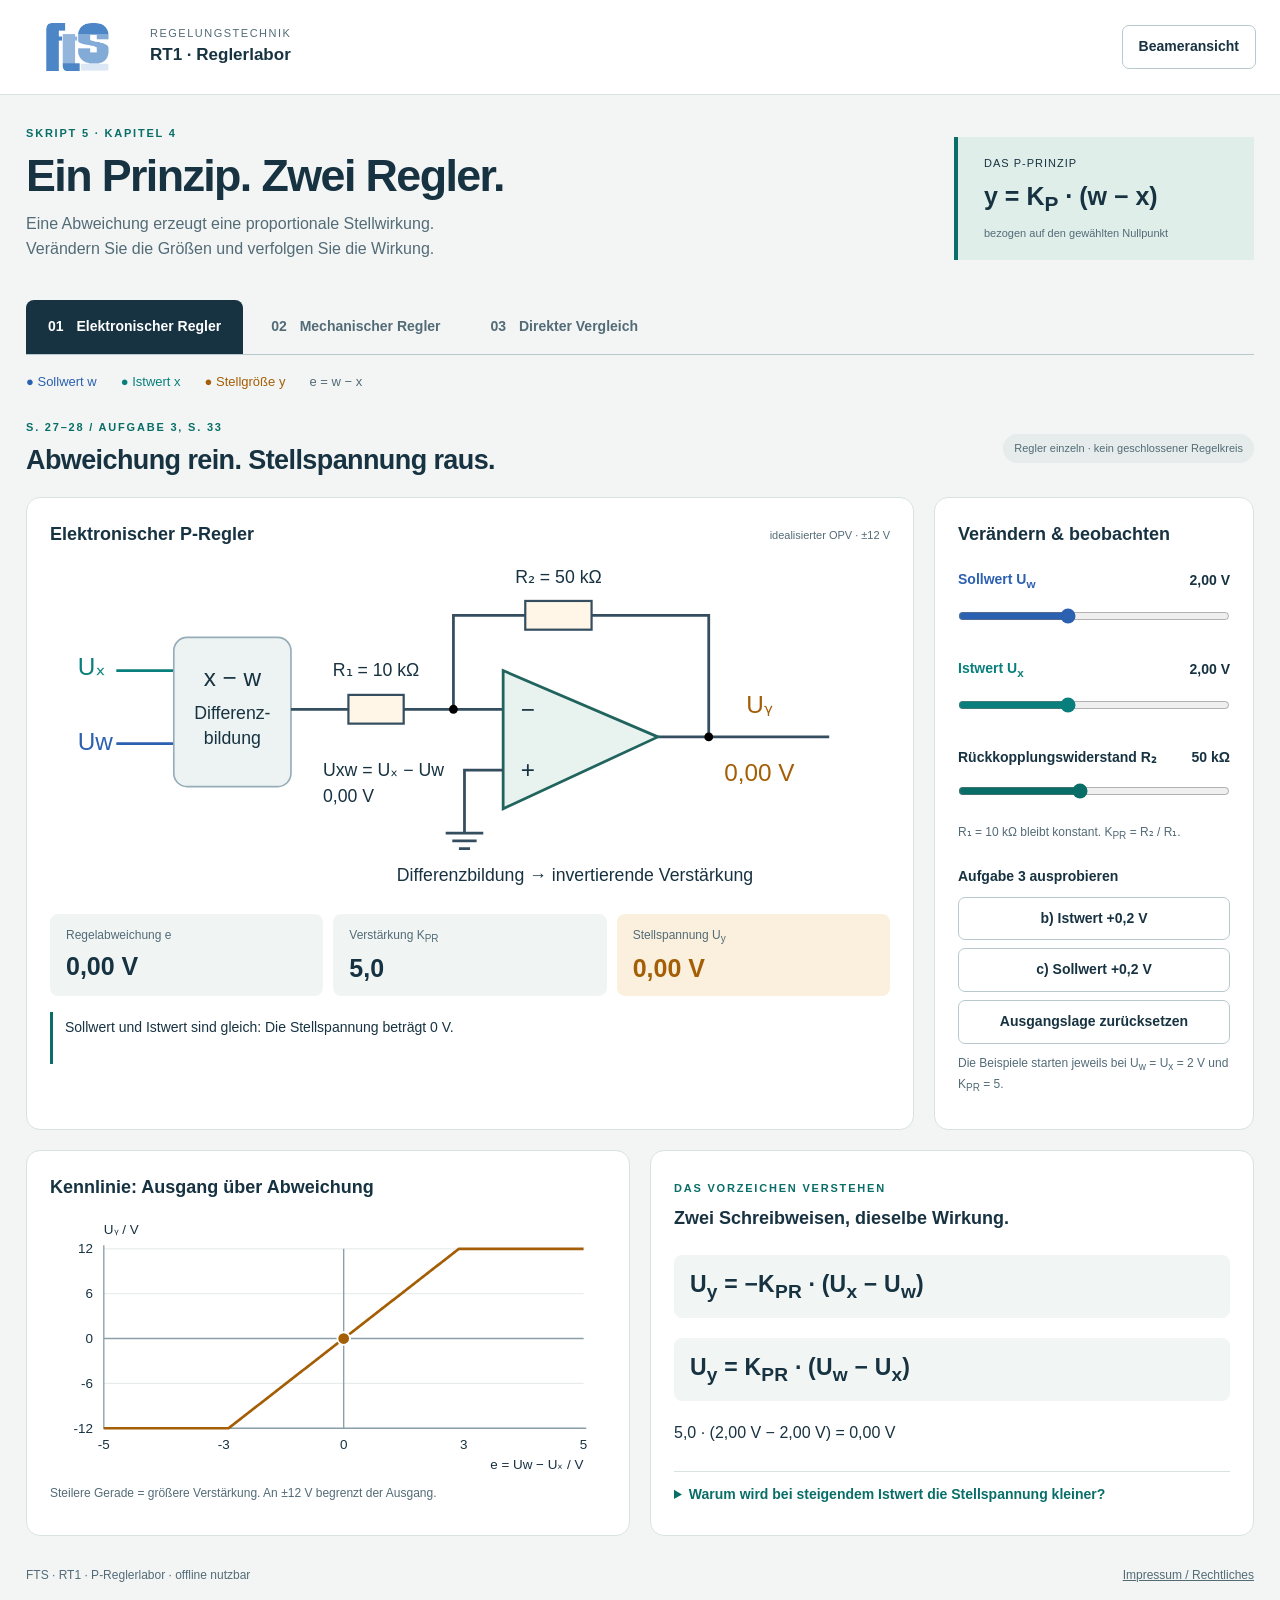
==== index.html @ 883d80f6 "Add offline P-controller comparison learning site" ====
<!doctype html>
<html lang="de">
<head><meta charset="utf-8"><meta name="viewport" content="width=device-width,initial-scale=1"><meta name="description" content="P-Regler verstehen: elektronischen OPV-Regler und mechanischen Wasserstandsregler interaktiv vergleichen."><title>P-Regler im Vergleich · FTS</title><link rel="stylesheet" href="style.css"></head>
<body>
<header><a class="brand" href="index.html"><img src="FTS_logo.png" alt="Staatliche Feintechnikschule"><span>REGELUNGSTECHNIK <b>RT1 · Reglerlabor</b></span></a><button id="projector" aria-pressed="false">Beameransicht</button></header>
<main>
<div class="intro"><div><p class="eyebrow">SKRIPT 5 · KAPITEL 4</p><h1>Ein Prinzip. Zwei Regler.</h1><p>Eine Abweichung erzeugt eine proportionale Stellwirkung.<br>Verändern Sie die Größen und verfolgen Sie die Wirkung.</p></div><div class="principle"><small>DAS P-PRINZIP</small><strong>y = K<sub>P</sub> · (w − x)</strong><span>bezogen auf den gewählten Nullpunkt</span></div></div>
<nav aria-label="Modelle"><button class="tab active" data-view="electronic" aria-pressed="true">01 <span>Elektronischer Regler</span></button><button class="tab" data-view="mechanical" aria-pressed="false">02 <span>Mechanischer Regler</span></button><button class="tab" data-view="compare" aria-pressed="false">03 <span>Direkter Vergleich</span></button></nav>
<div class="legend"><span class="w">● Sollwert w</span><span class="x">● Istwert x</span><span class="y">● Stellgröße y</span><span>e = w − x</span></div>
<section id="electronic" class="view">
<div class="section-title"><div><p class="eyebrow">S. 27–28 / AUFGABE 3, S. 33</p><h2>Abweichung rein. Stellspannung raus.</h2></div><span class="badge">Regler einzeln · kein geschlossener Regelkreis</span></div>
<div class="lab-grid"><div class="visual card"><div class="card-top"><h3>Elektronischer P-Regler</h3><span>idealisierter OPV · ±12 V</span></div>
<svg id="circuit" viewBox="0 0 760 330" role="img" aria-label="Differenzbildung x minus w mit anschließendem invertierendem OPV-Verstärker">
<defs><marker id="arrow" viewBox="0 0 10 10" refX="9" refY="5" markerWidth="6" markerHeight="6" orient="auto"><path d="M 0 0 L 10 5 L 0 10 z" fill="currentColor"/></marker></defs>
<text x="25" y="114" class="x">Uₓ</text><path class="wire x" d="M60 110H112"/><text x="25" y="182" class="w">Uw</text><path class="wire w" d="M60 176H112"/>
<rect x="112" y="80" width="106" height="135" rx="12" class="component"/><text x="165" y="124" text-anchor="middle">x − w</text><text x="165" y="154" text-anchor="middle" class="tiny">Differenz-</text><text x="165" y="176" text-anchor="middle" class="tiny">bildung</text>
<path class="wire" d="M218 145H270M320 145H410M365 145V60H430M490 60H596V170M550 170H705"/><rect class="resistor" x="270" y="132" width="50" height="26"/><rect class="resistor" x="430" y="47" width="60" height="26"/>
<path class="opamp" d="M410 110L410 235L550 170Z"/><text x="426" y="153">−</text><text x="426" y="207">+</text><path class="wire" d="M410 200H375V257M358 257H392M364 264H386M370 271H380"/>
<circle cx="365" cy="145" r="4"/><circle cx="596" cy="170" r="4"/><text id="r1-label" x="295" y="115" text-anchor="middle" class="tiny">R₁ = 10 kΩ</text><text id="r2-label" x="460" y="31" text-anchor="middle" class="tiny">R₂ = 50 kΩ</text>
<text x="247" y="205" class="tiny">Uxw = Uₓ − Uw</text><text id="diff-label" x="247" y="229" class="tiny">0,00 V</text><text x="630" y="148" class="y">Uᵧ</text><text id="out-label" x="610" y="210" class="y">0,00 V</text><text x="475" y="300" text-anchor="middle" class="tiny">Differenzbildung → invertierende Verstärkung</text>
</svg>
<div class="metrics"><div><small>Regelabweichung e</small><strong id="e-error">0 V</strong></div><div><small>Verstärkung K<sub>PR</sub></small><strong id="e-gain">5</strong></div><div class="result"><small>Stellspannung U<sub>y</sub></small><strong id="e-output">0 V</strong></div></div>
<p id="e-message" class="explanation" aria-live="polite"></p>
</div><aside class="card controls"><h3>Verändern & beobachten</h3><label class="w" for="ew"><span>Sollwert U<sub>w</sub></span><output id="ew-value"></output></label><input id="ew" type="range" min="0" max="5" step="0.1" value="2"><label class="x" for="ex"><span>Istwert U<sub>x</sub></span><output id="ex-value"></output></label><input id="ex" type="range" min="0" max="5" step="0.1" value="2"><label for="r2"><span>Rückkopplungswiderstand R₂</span><output id="r2-value"></output></label><input id="r2" type="range" min="10" max="100" step="5" value="50"><p class="hint">R₁ = 10 kΩ bleibt konstant. K<sub>PR</sub> = R₂ / R₁.</p><h4>Aufgabe 3 ausprobieren</h4><div class="button-stack"><button data-preset="ist">b) Istwert +0,2 V</button><button data-preset="soll">c) Sollwert +0,2 V</button><button data-preset="zero">Ausgangslage zurücksetzen</button></div><p class="hint">Die Beispiele starten jeweils bei U<sub>w</sub> = U<sub>x</sub> = 2 V und K<sub>PR</sub> = 5.</p></aside></div>
<div class="two-cols"><div class="card"><h3>Kennlinie: Ausgang über Abweichung</h3><svg id="e-chart" class="chart" viewBox="0 0 620 290" role="img" aria-label="Kennlinie der Stellspannung über der Regelabweichung"></svg><p class="hint">Steilere Gerade = größere Verstärkung. An ±12 V begrenzt der Ausgang.</p></div><div class="card reasoning"><p class="eyebrow">DAS VORZEICHEN VERSTEHEN</p><h3>Zwei Schreibweisen, dieselbe Wirkung.</h3><p class="formula">U<sub>y</sub> = −K<sub>PR</sub> · (U<sub>x</sub> − U<sub>w</sub>)</p><p class="formula">U<sub>y</sub> = K<sub>PR</sub> · (U<sub>w</sub> − U<sub>x</sub>)</p><p id="e-calculation"></p><details><summary>Warum wird bei steigendem Istwert die Stellspannung kleiner?</summary><p>Bei festem Sollwert wird e = w − x kleiner. Der Regler verringert deshalb seine Stellspannung. Das ist die benötigte Gegenwirkung für eine Strecke mit positiver Wirkrichtung.</p></details></div></div>
</section>
<section id="mechanical" class="view" hidden>
<div class="section-title"><div><p class="eyebrow">ANSCHLUSS AN S. 30 · SCHWIMMERREGLER</p><h2>Mehr Abfluss. Weniger Wasser. Ventil auf.</h2></div><span class="badge">Geschlossener Regelkreis · vereinfachtes Modell</span></div>
<div class="lab-grid"><div class="visual card"><div class="card-top"><h3>Wasserstandsregelung mit Schwimmer</h3><span id="sim-time">t = 0,0 s · pausiert</span></div>
<svg id="tank" viewBox="0 0 760 390" role="img" aria-label="Wasserbehälter mit Schwimmer, Hebel, Zulaufventil und Abfluss">
<defs><pattern id="water-pattern" width="26" height="16" patternUnits="userSpaceOnUse"><path d="M0 8 Q6 3 13 8 T26 8" fill="none" stroke="#279d9a" stroke-opacity=".2"/></pattern></defs>
<path d="M170 94V340H565V94" class="tank-wall"/><rect id="water" x="174" y="195" width="387" height="141" fill="#c2e8ec"/><rect id="water-ripple" x="174" y="195" width="387" height="141" fill="url(#water-pattern)"/>
<path id="setpoint-line" d="M145 190H590" class="setpoint"/><text id="setpoint-text" x="590" y="185" class="w tiny">w = 60 cm</text>
<path d="M55 60H230V108" class="pipe"/><path id="in-stream" d="M230 120V240" class="flow"/><rect x="210" y="50" width="40" height="27" rx="3" fill="#f9efdd" stroke="#ac6b10" stroke-width="2"/><rect id="valve" x="216" y="65" width="28" height="6" fill="#ac6b10"/>
<path id="lever" d="M230 76L360 95L445 108" class="lever"/><path d="M347 110L360 91L373 110Z" fill="#64748b"/><circle cx="360" cy="91" r="5" fill="#344559"/>
<path id="float-rod" d="M445 108V207" class="wire"/><rect id="float" x="411" y="205" width="68" height="22" rx="10" fill="#15918e" stroke="#086a68" stroke-width="2"/>
<text x="280" y="39" class="tiny">Hebel + Ventil = Regler</text><text x="460" y="137" class="tiny">Schwimmer</text><text x="460" y="157" class="tiny">= Sensor</text><text id="in-text" x="28" y="143" class="y tiny">Zufluss</text>
<path d="M565 310H650V345" class="pipe"/><path id="out-stream" d="M650 345V381" class="flow"/><text id="out-text" x="590" y="287" class="tiny">Abfluss</text><text id="height-text" x="195" y="315" class="x">h = 52,0 cm</text><text x="175" y="371" class="tiny">Behälter = Strecke · Wasserstand x = h</text>
</svg>
<div class="metrics"><div><small>Abweichung w − h</small><strong id="m-error"></strong></div><div><small>Ventilöffnung y</small><strong id="m-valve"></strong></div><div class="result"><small>Zufluss / Abfluss</small><strong id="m-flow"></strong></div></div><p id="m-message" class="explanation" aria-live="polite"></p>
</div><aside class="card controls"><h3>Den Regelkreis untersuchen</h3><label class="w" for="mw"><span>Sollwasserstand w</span><output id="mw-value"></output></label><input id="mw" type="range" min="30" max="80" step="5" value="60"><label for="mk"><span>Reglerwirkung K</span><output id="mk-value"></output></label><input id="mk" type="range" min="0.25" max="1.5" step="0.05" value="0.5"><label for="mq"><span>Störung: Abfluss q<sub>ab</sub></span><output id="mq-value"></output></label><input id="mq" type="range" min="0" max="6" step="0.5" value="4"><p class="hint">K fasst Hebelwirkung und Ventilwirkung zusammen. Größeres K: mehr Zufluss je cm Abweichung.</p><div class="button-stack"><button id="play" class="primary">Simulation starten</button><button id="disturb">Versuch: Abfluss 2 → 4 L/s</button><button id="reset-tank">Zurücksetzen</button></div><p class="hint">Der Versuch startet im Gleichgewicht bei 2 L/s und erhöht dann den Abfluss auf 4 L/s.</p></aside></div>
<div class="two-cols"><div class="card"><div class="card-top"><h3>Wasserstand über der Zeit</h3><span>letzte 60 s</span></div><svg id="m-chart" class="chart" viewBox="0 0 620 290" role="img" aria-label="Zeitverlauf von Sollwasserstand und tatsächlichem Wasserstand"></svg></div><div class="card reasoning"><p class="eyebrow">WARUM BLEIBT EINE ABWEICHUNG?</p><h3>Ein offenes Ventil braucht hier Abstand zum Sollwert.</h3><p>Bei h = w ist das Ventil geschlossen. Für einen dauerhaften Abfluss muss es aber geöffnet bleiben. Der Schwimmer steht deshalb etwas tiefer.</p><p class="formula">q<sub>zu</sub> = K · (w − h)</p><p id="equilibrium"></p><details><summary>Modell und Grenzen anzeigen</summary><p>Vereinfachter Schwimmerregler ohne Voröffnung. Ventilöffnung y = 100 % · q<sub>zu</sub> / 8 L/s. Zufluss auf 0 bis 8 L/s begrenzt; A = 1 L/cm, dh/dt = (q<sub>zu</sub> − q<sub>ab</sub>) / A. Der Abfluss ist eine vorgegebene Störung; Strömungsdruck und Reibung werden nicht berechnet. Der Hebel ist schematisch, keine maßstäbliche Konstruktion. Dieses Modell schwingt nicht. Die bleibende Abweichung gilt für diesen Lastfall und nicht pauschal für jeden P-Regelkreis.</p></details></div></div>
</section>
<section id="compare" class="view" hidden><div class="section-title"><div><p class="eyebrow">GEMEINSAMKEITEN ERKENNEN</p><h2>Gleiche Regelidee. Andere Umsetzung.</h2></div></div><div class="compare-hero"><div><span>ELEKTRONISCH</span><strong>Spannungsdifferenz</strong><p>→ OPV und Widerstände → Stellspannung</p></div><b>P</b><div><span>MECHANISCH</span><strong>Höhendifferenz</strong><p>→ Schwimmer und Hebel → Ventilöffnung</p></div></div><div class="card table-wrap"><table><thead><tr><th>Größe / Eigenschaft</th><th>Elektronischer Regler</th><th>Mechanischer Regler</th></tr></thead><tbody><tr><th>Sollwert w</th><td>Vorgegebene Spannung U<sub>w</sub></td><td>Eingestellter Sollwasserstand</td></tr><tr><th>Istwert x</th><td>Messspannung U<sub>x</sub></td><td>Tatsächlicher Wasserstand h</td></tr><tr><th>Abweichung e</th><td>U<sub>w</sub> − U<sub>x</sub></td><td>w − h</td></tr><tr><th>Stellgröße y</th><td>Ausgangsspannung U<sub>y</sub></td><td>Ventilöffnung</td></tr><tr><th>Verstärkung</th><td>Widerstandsverhältnis R₂ / R₁</td><td>Hebelübersetzung; K enthält auch die Ventilwirkung</td></tr><tr><th>Istwert steigt, Sollwert bleibt</th><td>Stellspannung wird kleiner</td><td>Ventil schließt weiter</td></tr><tr><th>Begrenzung</th><td>Ausgang hier −12 bis +12 V</td><td>Ventil zwischen geschlossen und vollständig offen</td></tr><tr><th>Was zeigt das Modell?</th><td>Den Regler allein; U<sub>x</sub> wird von Hand eingestellt</td><td>Den gesamten Regelkreis; h verändert sich durch Zu- und Abfluss</td></tr></tbody></table></div><div class="two-cols"><div class="card"><h3>Gemeinsam besprechen</h3><ol class="questions"><li>Was passiert jeweils, wenn der Istwert steigt?</li><li>Wie lässt sich die Reglerwirkung vergrößern?</li><li>Warum bedeutet „P-Regler reagiert sofort“ nicht, dass der Wasserstand sofort seinen Endwert erreicht?</li></ol></div><div class="card"><h3>Brücke zur nächsten Stunde</h3><p>Der Wasserstand bleibt unter dem Sollwert. Wie müsste ein Regler reagieren, solange noch eine Abweichung vorhanden ist?</p><details><summary>Denkhilfe einblenden</summary><p>Er müsste die Stellgröße bei bestehender Abweichung weiter verändern und bei e = 0 auf dem erreichten Wert halten. Das führt zum I-Anteil.</p></details></div></div></section>
<footer><span>FTS · RT1 · P-Reglerlabor · offline nutzbar</span><a href="impressum.html">Impressum / Rechtliches</a></footer>
</main><script src="model.js"></script><script src="app.js"></script></body></html>
---- style.css ----
:root{--ink:#173241;--muted:#536b77;--bg:#f2f5f4;--line:#d9e2e3;--w:#2c60b0;--x:#087f7c;--y:#a45e06;--accent:#096e68}*{box-sizing:border-box}body{margin:0;background:var(--bg);color:var(--ink);font-family:Inter,"Segoe UI",Arial,sans-serif;font-size:16px;line-height:1.55}header{padding:18px max(24px,calc((100vw - 1400px)/2));background:#fff;border-bottom:1px solid var(--line);display:flex;align-items:center;justify-content:space-between;gap:20px}.brand{display:flex;align-items:center;gap:20px;text-decoration:none;color:var(--muted);font-size:11px;letter-spacing:1.5px}.brand img{width:106px;height:58px;object-fit:contain}.brand b{display:block;font-size:17px;letter-spacing:0;color:var(--ink)}main{max-width:1450px;margin:auto;padding:30px 26px 0}.intro{display:flex;align-items:center;justify-content:space-between;gap:25px;margin-bottom:28px}.eyebrow{font-size:11px;font-weight:800;letter-spacing:1.8px;color:var(--accent);margin:0 0 8px}h1{font-size:clamp(30px,3.5vw,48px);letter-spacing:-1.6px;line-height:1.12;margin:0 0 12px}h2{font-size:27px;line-height:1.25;letter-spacing:-.6px;margin:0}h3{font-size:18px;margin:0 0 12px}h4{font-size:14px;margin:22px 0 9px}p{margin:10px 0}.intro p:not(.eyebrow){color:var(--muted)}.principle{background:#e0eeea;border-left:4px solid var(--accent);padding:18px 26px;min-width:300px}.principle small,.principle span{display:block;font-size:11px;letter-spacing:1px}.principle strong{display:block;font-size:25px;margin:5px 0}.principle span{letter-spacing:0;color:var(--muted)}button{font:inherit;font-size:14px;font-weight:600;border:1px solid #b8c9cd;background:white;color:var(--ink);padding:10px 16px;border-radius:7px;cursor:pointer;transition:background .15s}button:hover{background:#e5efed}button:focus-visible,a:focus-visible,input:focus-visible,summary:focus-visible{outline:3px solid #4c86da;outline-offset:3px}.primary{background:var(--accent);color:white;border-color:var(--accent)}.primary:hover{background:#075b57}nav{display:flex;gap:6px;border-bottom:1px solid #b8c9cd;padding-bottom:0}.tab{border:0;background:transparent;padding:16px 22px;color:var(--muted);border-radius:8px 8px 0 0}.tab span{margin-left:9px}.tab.active{background:var(--ink);color:white}.legend{display:flex;flex-wrap:wrap;gap:24px;font-size:13px;padding:17px 0 22px;color:var(--muted)}.w{color:var(--w);fill:var(--w)}.x{color:var(--x);fill:var(--x)}.y{color:var(--y);fill:var(--y)}.section-title{display:flex;justify-content:space-between;align-items:center;gap:16px;margin:5px 0 20px}.badge{background:#e5eceb;color:var(--muted);padding:6px 11px;border-radius:30px;font-size:11px;white-space:nowrap}.card{background:white;border:1px solid var(--line);border-radius:14px;padding:23px;min-width:0}.lab-grid{display:grid;grid-template-columns:minmax(0,1fr) 320px;gap:20px}.card-top{display:flex;justify-content:space-between;gap:12px;align-items:center}.card-top h3{margin:0}.card-top span{font-size:11px;color:var(--muted)}svg{width:100%;display:block;font-family:"Segoe UI",Arial,sans-serif}svg text{font-size:22px;fill:var(--ink)}svg text.w{fill:var(--w)}svg text.x{fill:var(--x)}svg text.y{fill:var(--y)}svg .tiny{font-size:16px}.wire{stroke:#344e60;stroke-width:2.5;fill:none}.wire.w{stroke:var(--w)}.wire.x{stroke:var(--x)}.component{fill:#edf3f3;stroke:#96adb7;stroke-width:1.5}.opamp{fill:#e8f2ef;stroke:#21645e;stroke-width:2.5}.resistor{fill:#fff6e8;stroke:#344e60;stroke-width:2}.metrics{display:grid;grid-template-columns:repeat(3,1fr);gap:10px}.metrics>div{padding:12px 16px;background:#f0f5f4;border-radius:8px}.metrics small{display:block;color:var(--muted);font-size:12px}.metrics strong{display:block;font-size:25px;line-height:1.3;margin-top:5px;font-variant-numeric:tabular-nums}.metrics .result{background:#faf0dd}.metrics .result strong{color:var(--y)}.explanation{margin:16px 0 0;border-left:3px solid var(--accent);padding:5px 12px;font-size:14px;min-height:52px}.controls label{display:flex;justify-content:space-between;gap:10px;align-items:center;font-size:14px;font-weight:600;margin-top:20px}.controls output{font-weight:750;white-space:nowrap;color:var(--ink)}input[type=range]{width:100%;accent-color:var(--accent);height:28px;cursor:pointer;margin:9px 0 1px}#ew,#mw{accent-color:var(--w)}#ex{accent-color:var(--x)}.hint{font-size:12px;color:var(--muted)}.button-stack{display:grid;gap:8px}.two-cols{display:grid;grid-template-columns:1fr 1fr;gap:20px;margin-top:20px}.formula{font-size:23px;font-weight:650;letter-spacing:.2px;background:#f1f5f4;padding:12px 16px;border-radius:8px}.reasoning{display:flex;flex-direction:column;justify-content:center}details{border-top:1px solid var(--line);padding-top:12px;margin-top:15px;font-size:14px}summary{cursor:pointer;font-weight:650;color:var(--accent)}.tank-wall{fill:none;stroke:#667d8a;stroke-width:7}.pipe{fill:none;stroke:#718593;stroke-width:17;stroke-linejoin:round}.flow{fill:none;stroke:#369fae;stroke-width:7;stroke-dasharray:8 6}.running .flow{animation:flow .6s linear infinite}@keyframes flow{to{stroke-dashoffset:-28}}.setpoint{stroke:var(--w);stroke-width:2;stroke-dasharray:8 5;fill:none}.lever{fill:none;stroke:#9b6b29;stroke-width:8;stroke-linecap:round}.chart .grid{stroke:#e0e7e8;stroke-width:1}.chart text{font-size:15px}.chart .axis{stroke:#8b9fa9;stroke-width:1.5}.compare-hero{display:flex;justify-content:space-between;align-items:center;gap:24px;background:#153d47;color:white;border-radius:14px;padding:32px;margin-bottom:20px}.compare-hero>div{flex:1}.compare-hero span{font-size:11px;letter-spacing:2px;color:#b8dcd7}.compare-hero strong{display:block;font-size:26px;margin-top:6px}.compare-hero p{font-size:14px;color:#d5e8e5}.compare-hero>b{font-size:46px;color:#ebc176;border:1px solid #68878b;border-radius:50%;width:85px;height:85px;text-align:center;line-height:80px}.table-wrap{overflow-x:auto}table{border-collapse:collapse;width:100%;font-size:14px;text-align:left}th,td{padding:14px 16px;border-bottom:1px solid var(--line);vertical-align:top}thead{background:#edf4f2}tbody th{width:25%}tr:last-child>*{border-bottom:0}.questions{padding-left:22px}.questions li{margin:12px 0}footer{display:flex;justify-content:space-between;gap:15px;padding:30px 0;font-size:12px;color:var(--muted)}footer a{color:var(--muted)}[hidden]{display:none!important}body.projector{font-size:19px}body.projector main{max-width:1700px}body.projector .intro{display:none}body.projector .controls label,body.projector button,body.projector .explanation{font-size:17px}body.projector .hint{font-size:14px}body.projector .metrics strong{font-size:30px}body.projector .lab-grid{grid-template-columns:minmax(0,1fr) 350px}@media(max-width:1000px){.lab-grid,body.projector .lab-grid{grid-template-columns:minmax(0,1fr) 280px}.badge{display:none}.card{padding:18px}.principle{min-width:260px}.metrics strong{font-size:21px}.tab{padding:13px}}@media(max-width:760px){header{padding:12px 16px}.brand span{display:none}main{padding:22px 14px 0}.intro{display:block}.principle{margin-top:20px}.lab-grid,body.projector .lab-grid,.two-cols{grid-template-columns:1fr}nav{gap:1px}.tab{flex:1;font-size:11px;padding:12px 6px}.tab span{display:block;margin:4px 0 0}.legend{gap:12px;font-size:11px}h2{font-size:23px}.card{padding:15px}.card-top span{font-size:10px}.metrics>div{padding:10px 8px}.metrics strong{font-size:20px}.metrics small{font-size:10px}.compare-hero{padding:20px;gap:15px;flex-direction:column;align-items:flex-start}.compare-hero>b{display:none}.compare-hero strong{font-size:23px}th,td{padding:10px 8px;font-size:12px}footer{flex-direction:column}.formula{font-size:19px}}@media(prefers-reduced-motion:reduce){.running .flow{animation:none}}
.chart .axis,.chart .grid{fill:none}.controls label>span{min-width:0}
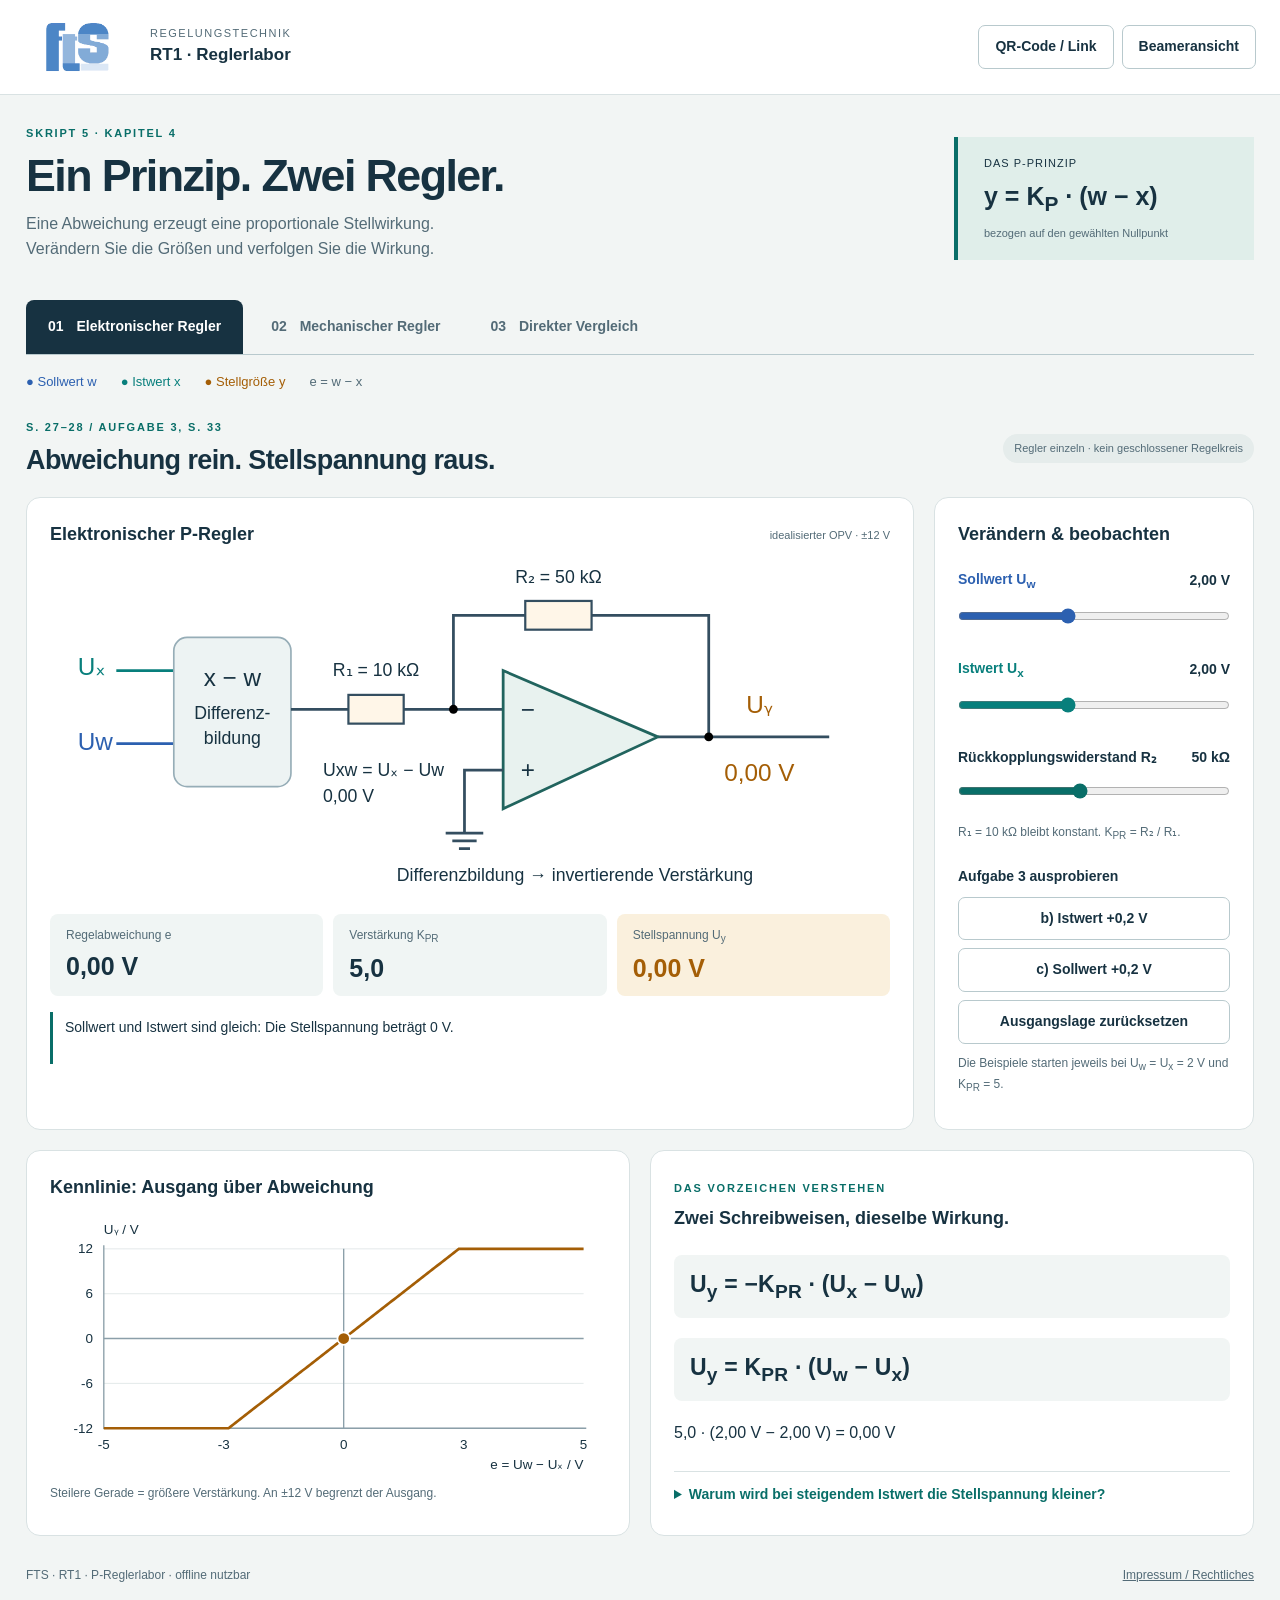
==== commit 3d45c2dd: "Add classroom QR code and online link dialog" ====
--- a/index.html
+++ b/index.html
@@ -2,7 +2,7 @@
 <html lang="de">
 <head><meta charset="utf-8"><meta name="viewport" content="width=device-width,initial-scale=1"><meta name="description" content="P-Regler verstehen: elektronischen OPV-Regler und mechanischen Wasserstandsregler interaktiv vergleichen."><title>P-Regler im Vergleich · FTS</title><link rel="stylesheet" href="style.css"></head>
 <body>
-<header><a class="brand" href="index.html"><img src="FTS_logo.png" alt="Staatliche Feintechnikschule"><span>REGELUNGSTECHNIK <b>RT1 · Reglerlabor</b></span></a><button id="projector" aria-pressed="false">Beameransicht</button></header>
+<header><a class="brand" href="index.html"><img src="FTS_logo.png" alt="Staatliche Feintechnikschule"><span>REGELUNGSTECHNIK <b>RT1 · Reglerlabor</b></span></a><div class="header-actions"><button id="show-qr">QR-Code / Link</button><button id="projector" aria-pressed="false">Beameransicht</button></div></header>
 <main>
 <div class="intro"><div><p class="eyebrow">SKRIPT 5 · KAPITEL 4</p><h1>Ein Prinzip. Zwei Regler.</h1><p>Eine Abweichung erzeugt eine proportionale Stellwirkung.<br>Verändern Sie die Größen und verfolgen Sie die Wirkung.</p></div><div class="principle"><small>DAS P-PRINZIP</small><strong>y = K<sub>P</sub> · (w − x)</strong><span>bezogen auf den gewählten Nullpunkt</span></div></div>
 <nav aria-label="Modelle"><button class="tab active" data-view="electronic" aria-pressed="true">01 <span>Elektronischer Regler</span></button><button class="tab" data-view="mechanical" aria-pressed="false">02 <span>Mechanischer Regler</span></button><button class="tab" data-view="compare" aria-pressed="false">03 <span>Direkter Vergleich</span></button></nav>
@@ -43,6 +43,7 @@
 </section>
 <section id="compare" class="view" hidden><div class="section-title"><div><p class="eyebrow">GEMEINSAMKEITEN ERKENNEN</p><h2>Gleiche Regelidee. Andere Umsetzung.</h2></div></div><div class="compare-hero"><div><span>ELEKTRONISCH</span><strong>Spannungsdifferenz</strong><p>→ OPV und Widerstände → Stellspannung</p></div><b>P</b><div><span>MECHANISCH</span><strong>Höhendifferenz</strong><p>→ Schwimmer und Hebel → Ventilöffnung</p></div></div><div class="card table-wrap"><table><thead><tr><th>Größe / Eigenschaft</th><th>Elektronischer Regler</th><th>Mechanischer Regler</th></tr></thead><tbody><tr><th>Sollwert w</th><td>Vorgegebene Spannung U<sub>w</sub></td><td>Eingestellter Sollwasserstand</td></tr><tr><th>Istwert x</th><td>Messspannung U<sub>x</sub></td><td>Tatsächlicher Wasserstand h</td></tr><tr><th>Abweichung e</th><td>U<sub>w</sub> − U<sub>x</sub></td><td>w − h</td></tr><tr><th>Stellgröße y</th><td>Ausgangsspannung U<sub>y</sub></td><td>Ventilöffnung</td></tr><tr><th>Verstärkung</th><td>Widerstandsverhältnis R₂ / R₁</td><td>Hebelübersetzung; K enthält auch die Ventilwirkung</td></tr><tr><th>Istwert steigt, Sollwert bleibt</th><td>Stellspannung wird kleiner</td><td>Ventil schließt weiter</td></tr><tr><th>Begrenzung</th><td>Ausgang hier −12 bis +12 V</td><td>Ventil zwischen geschlossen und vollständig offen</td></tr><tr><th>Was zeigt das Modell?</th><td>Den Regler allein; U<sub>x</sub> wird von Hand eingestellt</td><td>Den gesamten Regelkreis; h verändert sich durch Zu- und Abfluss</td></tr></tbody></table></div><div class="two-cols"><div class="card"><h3>Gemeinsam besprechen</h3><ol class="questions"><li>Was passiert jeweils, wenn der Istwert steigt?</li><li>Wie lässt sich die Reglerwirkung vergrößern?</li><li>Warum bedeutet „P-Regler reagiert sofort“ nicht, dass der Wasserstand sofort seinen Endwert erreicht?</li></ol></div><div class="card"><h3>Brücke zur nächsten Stunde</h3><p>Der Wasserstand bleibt unter dem Sollwert. Wie müsste ein Regler reagieren, solange noch eine Abweichung vorhanden ist?</p><details><summary>Denkhilfe einblenden</summary><p>Er müsste die Stellgröße bei bestehender Abweichung weiter verändern und bei e = 0 auf dem erreichten Wert halten. Das führt zum I-Anteil.</p></details></div></div></section>
 <footer><span>FTS · RT1 · P-Reglerlabor · offline nutzbar</span><a href="impressum.html">Impressum / Rechtliches</a></footer>
-</main><script src="model.js"></script><script src="app.js"></script></body></html>
+<dialog id="qr-dialog" aria-labelledby="qr-title"><button id="close-qr" class="qr-close" aria-label="QR-Code schließen">Schließen ×</button><h2 id="qr-title">Lernseite öffnen</h2><p>QR-Code scannen und auf dem eigenen Gerät mitmachen.</p><img class="qr-image" src="QR_Code.png" alt="QR-Code zur Online-Lernseite P-Regler im Vergleich" width="492" height="492"><a class="qr-link" href="https://pirminheld.github.io/RT1_P-Regler_Vergleich/">pirminheld.github.io/RT1_P-Regler_Vergleich/</a><p class="hint">Der QR-Code führt zur Online-Version und benötigt Internet. Die lokale Seite bleibt vollständig offline nutzbar.</p></dialog></main><script src="model.js"></script><script src="app.js"></script></body></html>
 
 
+
--- a/style.css
+++ b/style.css
@@ -1,2 +1,3 @@
 :root{--ink:#173241;--muted:#536b77;--bg:#f2f5f4;--line:#d9e2e3;--w:#2c60b0;--x:#087f7c;--y:#a45e06;--accent:#096e68}*{box-sizing:border-box}body{margin:0;background:var(--bg);color:var(--ink);font-family:Inter,"Segoe UI",Arial,sans-serif;font-size:16px;line-height:1.55}header{padding:18px max(24px,calc((100vw - 1400px)/2));background:#fff;border-bottom:1px solid var(--line);display:flex;align-items:center;justify-content:space-between;gap:20px}.brand{display:flex;align-items:center;gap:20px;text-decoration:none;color:var(--muted);font-size:11px;letter-spacing:1.5px}.brand img{width:106px;height:58px;object-fit:contain}.brand b{display:block;font-size:17px;letter-spacing:0;color:var(--ink)}main{max-width:1450px;margin:auto;padding:30px 26px 0}.intro{display:flex;align-items:center;justify-content:space-between;gap:25px;margin-bottom:28px}.eyebrow{font-size:11px;font-weight:800;letter-spacing:1.8px;color:var(--accent);margin:0 0 8px}h1{font-size:clamp(30px,3.5vw,48px);letter-spacing:-1.6px;line-height:1.12;margin:0 0 12px}h2{font-size:27px;line-height:1.25;letter-spacing:-.6px;margin:0}h3{font-size:18px;margin:0 0 12px}h4{font-size:14px;margin:22px 0 9px}p{margin:10px 0}.intro p:not(.eyebrow){color:var(--muted)}.principle{background:#e0eeea;border-left:4px solid var(--accent);padding:18px 26px;min-width:300px}.principle small,.principle span{display:block;font-size:11px;letter-spacing:1px}.principle strong{display:block;font-size:25px;margin:5px 0}.principle span{letter-spacing:0;color:var(--muted)}button{font:inherit;font-size:14px;font-weight:600;border:1px solid #b8c9cd;background:white;color:var(--ink);padding:10px 16px;border-radius:7px;cursor:pointer;transition:background .15s}button:hover{background:#e5efed}button:focus-visible,a:focus-visible,input:focus-visible,summary:focus-visible{outline:3px solid #4c86da;outline-offset:3px}.primary{background:var(--accent);color:white;border-color:var(--accent)}.primary:hover{background:#075b57}nav{display:flex;gap:6px;border-bottom:1px solid #b8c9cd;padding-bottom:0}.tab{border:0;background:transparent;padding:16px 22px;color:var(--muted);border-radius:8px 8px 0 0}.tab span{margin-left:9px}.tab.active{background:var(--ink);color:white}.legend{display:flex;flex-wrap:wrap;gap:24px;font-size:13px;padding:17px 0 22px;color:var(--muted)}.w{color:var(--w);fill:var(--w)}.x{color:var(--x);fill:var(--x)}.y{color:var(--y);fill:var(--y)}.section-title{display:flex;justify-content:space-between;align-items:center;gap:16px;margin:5px 0 20px}.badge{background:#e5eceb;color:var(--muted);padding:6px 11px;border-radius:30px;font-size:11px;white-space:nowrap}.card{background:white;border:1px solid var(--line);border-radius:14px;padding:23px;min-width:0}.lab-grid{display:grid;grid-template-columns:minmax(0,1fr) 320px;gap:20px}.card-top{display:flex;justify-content:space-between;gap:12px;align-items:center}.card-top h3{margin:0}.card-top span{font-size:11px;color:var(--muted)}svg{width:100%;display:block;font-family:"Segoe UI",Arial,sans-serif}svg text{font-size:22px;fill:var(--ink)}svg text.w{fill:var(--w)}svg text.x{fill:var(--x)}svg text.y{fill:var(--y)}svg .tiny{font-size:16px}.wire{stroke:#344e60;stroke-width:2.5;fill:none}.wire.w{stroke:var(--w)}.wire.x{stroke:var(--x)}.component{fill:#edf3f3;stroke:#96adb7;stroke-width:1.5}.opamp{fill:#e8f2ef;stroke:#21645e;stroke-width:2.5}.resistor{fill:#fff6e8;stroke:#344e60;stroke-width:2}.metrics{display:grid;grid-template-columns:repeat(3,1fr);gap:10px}.metrics>div{padding:12px 16px;background:#f0f5f4;border-radius:8px}.metrics small{display:block;color:var(--muted);font-size:12px}.metrics strong{display:block;font-size:25px;line-height:1.3;margin-top:5px;font-variant-numeric:tabular-nums}.metrics .result{background:#faf0dd}.metrics .result strong{color:var(--y)}.explanation{margin:16px 0 0;border-left:3px solid var(--accent);padding:5px 12px;font-size:14px;min-height:52px}.controls label{display:flex;justify-content:space-between;gap:10px;align-items:center;font-size:14px;font-weight:600;margin-top:20px}.controls output{font-weight:750;white-space:nowrap;color:var(--ink)}input[type=range]{width:100%;accent-color:var(--accent);height:28px;cursor:pointer;margin:9px 0 1px}#ew,#mw{accent-color:var(--w)}#ex{accent-color:var(--x)}.hint{font-size:12px;color:var(--muted)}.button-stack{display:grid;gap:8px}.two-cols{display:grid;grid-template-columns:1fr 1fr;gap:20px;margin-top:20px}.formula{font-size:23px;font-weight:650;letter-spacing:.2px;background:#f1f5f4;padding:12px 16px;border-radius:8px}.reasoning{display:flex;flex-direction:column;justify-content:center}details{border-top:1px solid var(--line);padding-top:12px;margin-top:15px;font-size:14px}summary{cursor:pointer;font-weight:650;color:var(--accent)}.tank-wall{fill:none;stroke:#667d8a;stroke-width:7}.pipe{fill:none;stroke:#718593;stroke-width:17;stroke-linejoin:round}.flow{fill:none;stroke:#369fae;stroke-width:7;stroke-dasharray:8 6}.running .flow{animation:flow .6s linear infinite}@keyframes flow{to{stroke-dashoffset:-28}}.setpoint{stroke:var(--w);stroke-width:2;stroke-dasharray:8 5;fill:none}.lever{fill:none;stroke:#9b6b29;stroke-width:8;stroke-linecap:round}.chart .grid{stroke:#e0e7e8;stroke-width:1}.chart text{font-size:15px}.chart .axis{stroke:#8b9fa9;stroke-width:1.5}.compare-hero{display:flex;justify-content:space-between;align-items:center;gap:24px;background:#153d47;color:white;border-radius:14px;padding:32px;margin-bottom:20px}.compare-hero>div{flex:1}.compare-hero span{font-size:11px;letter-spacing:2px;color:#b8dcd7}.compare-hero strong{display:block;font-size:26px;margin-top:6px}.compare-hero p{font-size:14px;color:#d5e8e5}.compare-hero>b{font-size:46px;color:#ebc176;border:1px solid #68878b;border-radius:50%;width:85px;height:85px;text-align:center;line-height:80px}.table-wrap{overflow-x:auto}table{border-collapse:collapse;width:100%;font-size:14px;text-align:left}th,td{padding:14px 16px;border-bottom:1px solid var(--line);vertical-align:top}thead{background:#edf4f2}tbody th{width:25%}tr:last-child>*{border-bottom:0}.questions{padding-left:22px}.questions li{margin:12px 0}footer{display:flex;justify-content:space-between;gap:15px;padding:30px 0;font-size:12px;color:var(--muted)}footer a{color:var(--muted)}[hidden]{display:none!important}body.projector{font-size:19px}body.projector main{max-width:1700px}body.projector .intro{display:none}body.projector .controls label,body.projector button,body.projector .explanation{font-size:17px}body.projector .hint{font-size:14px}body.projector .metrics strong{font-size:30px}body.projector .lab-grid{grid-template-columns:minmax(0,1fr) 350px}@media(max-width:1000px){.lab-grid,body.projector .lab-grid{grid-template-columns:minmax(0,1fr) 280px}.badge{display:none}.card{padding:18px}.principle{min-width:260px}.metrics strong{font-size:21px}.tab{padding:13px}}@media(max-width:760px){header{padding:12px 16px}.brand span{display:none}main{padding:22px 14px 0}.intro{display:block}.principle{margin-top:20px}.lab-grid,body.projector .lab-grid,.two-cols{grid-template-columns:1fr}nav{gap:1px}.tab{flex:1;font-size:11px;padding:12px 6px}.tab span{display:block;margin:4px 0 0}.legend{gap:12px;font-size:11px}h2{font-size:23px}.card{padding:15px}.card-top span{font-size:10px}.metrics>div{padding:10px 8px}.metrics strong{font-size:20px}.metrics small{font-size:10px}.compare-hero{padding:20px;gap:15px;flex-direction:column;align-items:flex-start}.compare-hero>b{display:none}.compare-hero strong{font-size:23px}th,td{padding:10px 8px;font-size:12px}footer{flex-direction:column}.formula{font-size:19px}}@media(prefers-reduced-motion:reduce){.running .flow{animation:none}}
 .chart .axis,.chart .grid{fill:none}.controls label>span{min-width:0}
+.header-actions{display:flex;flex-wrap:wrap;justify-content:flex-end;gap:8px}dialog{border:1px solid var(--line);border-radius:16px;padding:28px;max-width:min(620px,94vw);max-height:94vh;overflow:auto;color:var(--ink);text-align:center;box-shadow:0 20px 80px #102e4540}dialog::backdrop{background:#102e45aa}.qr-close{display:block;margin:0 0 20px auto}.qr-image{display:block;width:min(360px,100%);height:auto;margin:12px auto}.qr-link{display:block;overflow-wrap:anywhere;color:var(--accent);font-weight:650}
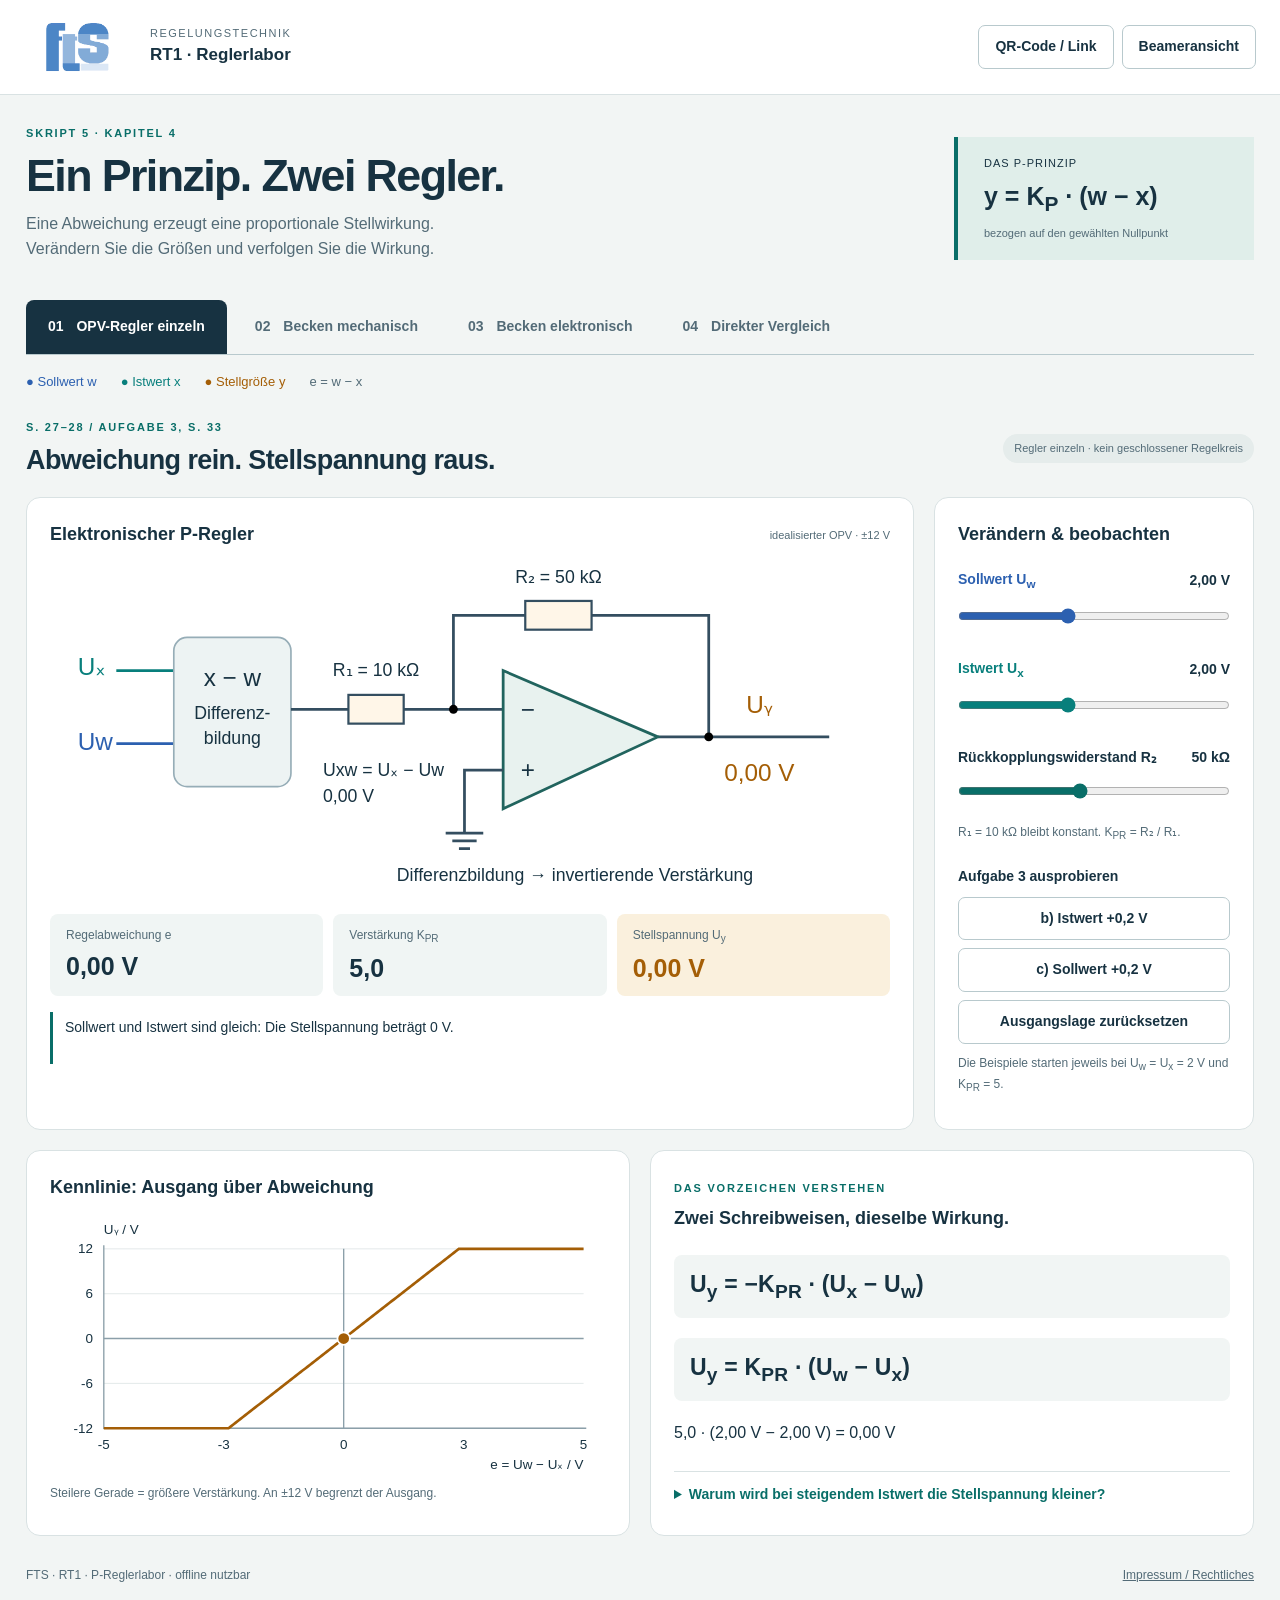
==== commit 690909dd: "Add electronic level control and comparable feedback block diagrams" ====
--- a/index.html
+++ b/index.html
@@ -43,7 +43,8 @@
 </section>
 <section id="compare" class="view" hidden><div class="section-title"><div><p class="eyebrow">GEMEINSAMKEITEN ERKENNEN</p><h2>Gleiche Regelidee. Andere Umsetzung.</h2></div></div><div class="compare-hero"><div><span>ELEKTRONISCH</span><strong>Spannungsdifferenz</strong><p>→ OPV und Widerstände → Stellspannung</p></div><b>P</b><div><span>MECHANISCH</span><strong>Höhendifferenz</strong><p>→ Schwimmer und Hebel → Ventilöffnung</p></div></div><div class="card table-wrap"><table><thead><tr><th>Größe / Eigenschaft</th><th>Elektronischer Regler</th><th>Mechanischer Regler</th></tr></thead><tbody><tr><th>Sollwert w</th><td>Vorgegebene Spannung U<sub>w</sub></td><td>Eingestellter Sollwasserstand</td></tr><tr><th>Istwert x</th><td>Messspannung U<sub>x</sub></td><td>Tatsächlicher Wasserstand h</td></tr><tr><th>Abweichung e</th><td>U<sub>w</sub> − U<sub>x</sub></td><td>w − h</td></tr><tr><th>Stellgröße y</th><td>Ausgangsspannung U<sub>y</sub></td><td>Ventilöffnung</td></tr><tr><th>Verstärkung</th><td>Widerstandsverhältnis R₂ / R₁</td><td>Hebelübersetzung; K enthält auch die Ventilwirkung</td></tr><tr><th>Istwert steigt, Sollwert bleibt</th><td>Stellspannung wird kleiner</td><td>Ventil schließt weiter</td></tr><tr><th>Begrenzung</th><td>Ausgang hier −12 bis +12 V</td><td>Ventil zwischen geschlossen und vollständig offen</td></tr><tr><th>Was zeigt das Modell?</th><td>Den Regler allein; U<sub>x</sub> wird von Hand eingestellt</td><td>Den gesamten Regelkreis; h verändert sich durch Zu- und Abfluss</td></tr></tbody></table></div><div class="two-cols"><div class="card"><h3>Gemeinsam besprechen</h3><ol class="questions"><li>Was passiert jeweils, wenn der Istwert steigt?</li><li>Wie lässt sich die Reglerwirkung vergrößern?</li><li>Warum bedeutet „P-Regler reagiert sofort“ nicht, dass der Wasserstand sofort seinen Endwert erreicht?</li></ol></div><div class="card"><h3>Brücke zur nächsten Stunde</h3><p>Der Wasserstand bleibt unter dem Sollwert. Wie müsste ein Regler reagieren, solange noch eine Abweichung vorhanden ist?</p><details><summary>Denkhilfe einblenden</summary><p>Er müsste die Stellgröße bei bestehender Abweichung weiter verändern und bei e = 0 auf dem erreichten Wert halten. Das führt zum I-Anteil.</p></details></div></div></section>
 <footer><span>FTS · RT1 · P-Reglerlabor · offline nutzbar</span><a href="impressum.html">Impressum / Rechtliches</a></footer>
-<dialog id="qr-dialog" aria-labelledby="qr-title"><button id="close-qr" class="qr-close" aria-label="QR-Code schließen">Schließen ×</button><h2 id="qr-title">Lernseite öffnen</h2><p>QR-Code scannen und auf dem eigenen Gerät mitmachen.</p><img class="qr-image" src="QR_Code.png" alt="QR-Code zur Online-Lernseite P-Regler im Vergleich" width="492" height="492"><a class="qr-link" href="https://pirminheld.github.io/RT1_P-Regler_Vergleich/">pirminheld.github.io/RT1_P-Regler_Vergleich/</a><p class="hint">Der QR-Code führt zur Online-Version und benötigt Internet. Die lokale Seite bleibt vollständig offline nutzbar.</p></dialog></main><script src="model.js"></script><script src="app.js"></script></body></html>
+<dialog id="qr-dialog" aria-labelledby="qr-title"><button id="close-qr" class="qr-close" aria-label="QR-Code schließen">Schließen ×</button><h2 id="qr-title">Lernseite öffnen</h2><p>QR-Code scannen und auf dem eigenen Gerät mitmachen.</p><img class="qr-image" src="QR_Code.png" alt="QR-Code zur Online-Lernseite P-Regler im Vergleich" width="492" height="492"><a class="qr-link" href="https://pirminheld.github.io/RT1_P-Regler_Vergleich/">pirminheld.github.io/RT1_P-Regler_Vergleich/</a><p class="hint">Der QR-Code führt zur Online-Version und benötigt Internet. Die lokale Seite bleibt vollständig offline nutzbar.</p></dialog></main><script src="model.js"></script><script src="tank-electronic.js"></script><script src="app.js"></script></body></html>
 
 
 
+
--- a/style.css
+++ b/style.css
@@ -1,3 +1,4 @@
 :root{--ink:#173241;--muted:#536b77;--bg:#f2f5f4;--line:#d9e2e3;--w:#2c60b0;--x:#087f7c;--y:#a45e06;--accent:#096e68}*{box-sizing:border-box}body{margin:0;background:var(--bg);color:var(--ink);font-family:Inter,"Segoe UI",Arial,sans-serif;font-size:16px;line-height:1.55}header{padding:18px max(24px,calc((100vw - 1400px)/2));background:#fff;border-bottom:1px solid var(--line);display:flex;align-items:center;justify-content:space-between;gap:20px}.brand{display:flex;align-items:center;gap:20px;text-decoration:none;color:var(--muted);font-size:11px;letter-spacing:1.5px}.brand img{width:106px;height:58px;object-fit:contain}.brand b{display:block;font-size:17px;letter-spacing:0;color:var(--ink)}main{max-width:1450px;margin:auto;padding:30px 26px 0}.intro{display:flex;align-items:center;justify-content:space-between;gap:25px;margin-bottom:28px}.eyebrow{font-size:11px;font-weight:800;letter-spacing:1.8px;color:var(--accent);margin:0 0 8px}h1{font-size:clamp(30px,3.5vw,48px);letter-spacing:-1.6px;line-height:1.12;margin:0 0 12px}h2{font-size:27px;line-height:1.25;letter-spacing:-.6px;margin:0}h3{font-size:18px;margin:0 0 12px}h4{font-size:14px;margin:22px 0 9px}p{margin:10px 0}.intro p:not(.eyebrow){color:var(--muted)}.principle{background:#e0eeea;border-left:4px solid var(--accent);padding:18px 26px;min-width:300px}.principle small,.principle span{display:block;font-size:11px;letter-spacing:1px}.principle strong{display:block;font-size:25px;margin:5px 0}.principle span{letter-spacing:0;color:var(--muted)}button{font:inherit;font-size:14px;font-weight:600;border:1px solid #b8c9cd;background:white;color:var(--ink);padding:10px 16px;border-radius:7px;cursor:pointer;transition:background .15s}button:hover{background:#e5efed}button:focus-visible,a:focus-visible,input:focus-visible,summary:focus-visible{outline:3px solid #4c86da;outline-offset:3px}.primary{background:var(--accent);color:white;border-color:var(--accent)}.primary:hover{background:#075b57}nav{display:flex;gap:6px;border-bottom:1px solid #b8c9cd;padding-bottom:0}.tab{border:0;background:transparent;padding:16px 22px;color:var(--muted);border-radius:8px 8px 0 0}.tab span{margin-left:9px}.tab.active{background:var(--ink);color:white}.legend{display:flex;flex-wrap:wrap;gap:24px;font-size:13px;padding:17px 0 22px;color:var(--muted)}.w{color:var(--w);fill:var(--w)}.x{color:var(--x);fill:var(--x)}.y{color:var(--y);fill:var(--y)}.section-title{display:flex;justify-content:space-between;align-items:center;gap:16px;margin:5px 0 20px}.badge{background:#e5eceb;color:var(--muted);padding:6px 11px;border-radius:30px;font-size:11px;white-space:nowrap}.card{background:white;border:1px solid var(--line);border-radius:14px;padding:23px;min-width:0}.lab-grid{display:grid;grid-template-columns:minmax(0,1fr) 320px;gap:20px}.card-top{display:flex;justify-content:space-between;gap:12px;align-items:center}.card-top h3{margin:0}.card-top span{font-size:11px;color:var(--muted)}svg{width:100%;display:block;font-family:"Segoe UI",Arial,sans-serif}svg text{font-size:22px;fill:var(--ink)}svg text.w{fill:var(--w)}svg text.x{fill:var(--x)}svg text.y{fill:var(--y)}svg .tiny{font-size:16px}.wire{stroke:#344e60;stroke-width:2.5;fill:none}.wire.w{stroke:var(--w)}.wire.x{stroke:var(--x)}.component{fill:#edf3f3;stroke:#96adb7;stroke-width:1.5}.opamp{fill:#e8f2ef;stroke:#21645e;stroke-width:2.5}.resistor{fill:#fff6e8;stroke:#344e60;stroke-width:2}.metrics{display:grid;grid-template-columns:repeat(3,1fr);gap:10px}.metrics>div{padding:12px 16px;background:#f0f5f4;border-radius:8px}.metrics small{display:block;color:var(--muted);font-size:12px}.metrics strong{display:block;font-size:25px;line-height:1.3;margin-top:5px;font-variant-numeric:tabular-nums}.metrics .result{background:#faf0dd}.metrics .result strong{color:var(--y)}.explanation{margin:16px 0 0;border-left:3px solid var(--accent);padding:5px 12px;font-size:14px;min-height:52px}.controls label{display:flex;justify-content:space-between;gap:10px;align-items:center;font-size:14px;font-weight:600;margin-top:20px}.controls output{font-weight:750;white-space:nowrap;color:var(--ink)}input[type=range]{width:100%;accent-color:var(--accent);height:28px;cursor:pointer;margin:9px 0 1px}#ew,#mw{accent-color:var(--w)}#ex{accent-color:var(--x)}.hint{font-size:12px;color:var(--muted)}.button-stack{display:grid;gap:8px}.two-cols{display:grid;grid-template-columns:1fr 1fr;gap:20px;margin-top:20px}.formula{font-size:23px;font-weight:650;letter-spacing:.2px;background:#f1f5f4;padding:12px 16px;border-radius:8px}.reasoning{display:flex;flex-direction:column;justify-content:center}details{border-top:1px solid var(--line);padding-top:12px;margin-top:15px;font-size:14px}summary{cursor:pointer;font-weight:650;color:var(--accent)}.tank-wall{fill:none;stroke:#667d8a;stroke-width:7}.pipe{fill:none;stroke:#718593;stroke-width:17;stroke-linejoin:round}.flow{fill:none;stroke:#369fae;stroke-width:7;stroke-dasharray:8 6}.running .flow{animation:flow .6s linear infinite}@keyframes flow{to{stroke-dashoffset:-28}}.setpoint{stroke:var(--w);stroke-width:2;stroke-dasharray:8 5;fill:none}.lever{fill:none;stroke:#9b6b29;stroke-width:8;stroke-linecap:round}.chart .grid{stroke:#e0e7e8;stroke-width:1}.chart text{font-size:15px}.chart .axis{stroke:#8b9fa9;stroke-width:1.5}.compare-hero{display:flex;justify-content:space-between;align-items:center;gap:24px;background:#153d47;color:white;border-radius:14px;padding:32px;margin-bottom:20px}.compare-hero>div{flex:1}.compare-hero span{font-size:11px;letter-spacing:2px;color:#b8dcd7}.compare-hero strong{display:block;font-size:26px;margin-top:6px}.compare-hero p{font-size:14px;color:#d5e8e5}.compare-hero>b{font-size:46px;color:#ebc176;border:1px solid #68878b;border-radius:50%;width:85px;height:85px;text-align:center;line-height:80px}.table-wrap{overflow-x:auto}table{border-collapse:collapse;width:100%;font-size:14px;text-align:left}th,td{padding:14px 16px;border-bottom:1px solid var(--line);vertical-align:top}thead{background:#edf4f2}tbody th{width:25%}tr:last-child>*{border-bottom:0}.questions{padding-left:22px}.questions li{margin:12px 0}footer{display:flex;justify-content:space-between;gap:15px;padding:30px 0;font-size:12px;color:var(--muted)}footer a{color:var(--muted)}[hidden]{display:none!important}body.projector{font-size:19px}body.projector main{max-width:1700px}body.projector .intro{display:none}body.projector .controls label,body.projector button,body.projector .explanation{font-size:17px}body.projector .hint{font-size:14px}body.projector .metrics strong{font-size:30px}body.projector .lab-grid{grid-template-columns:minmax(0,1fr) 350px}@media(max-width:1000px){.lab-grid,body.projector .lab-grid{grid-template-columns:minmax(0,1fr) 280px}.badge{display:none}.card{padding:18px}.principle{min-width:260px}.metrics strong{font-size:21px}.tab{padding:13px}}@media(max-width:760px){header{padding:12px 16px}.brand span{display:none}main{padding:22px 14px 0}.intro{display:block}.principle{margin-top:20px}.lab-grid,body.projector .lab-grid,.two-cols{grid-template-columns:1fr}nav{gap:1px}.tab{flex:1;font-size:11px;padding:12px 6px}.tab span{display:block;margin:4px 0 0}.legend{gap:12px;font-size:11px}h2{font-size:23px}.card{padding:15px}.card-top span{font-size:10px}.metrics>div{padding:10px 8px}.metrics strong{font-size:20px}.metrics small{font-size:10px}.compare-hero{padding:20px;gap:15px;flex-direction:column;align-items:flex-start}.compare-hero>b{display:none}.compare-hero strong{font-size:23px}th,td{padding:10px 8px;font-size:12px}footer{flex-direction:column}.formula{font-size:19px}}@media(prefers-reduced-motion:reduce){.running .flow{animation:none}}
 .chart .axis,.chart .grid{fill:none}.controls label>span{min-width:0}
 .header-actions{display:flex;flex-wrap:wrap;justify-content:flex-end;gap:8px}dialog{border:1px solid var(--line);border-radius:16px;padding:28px;max-width:min(620px,94vw);max-height:94vh;overflow:auto;color:var(--ink);text-align:center;box-shadow:0 20px 80px #102e4540}dialog::backdrop{background:#102e45aa}.qr-close{display:block;margin:0 0 20px auto}.qr-image{display:block;width:min(360px,100%);height:auto;margin:12px auto}.qr-link{display:block;overflow-wrap:anywhere;color:var(--accent);font-weight:650}
+.loop-card{margin-top:20px}.loop-scroll{overflow-x:auto}.loop-scroll svg{min-width:720px}.loop-labels text{font-size:17px}.signal-y{fill:none;stroke:#a45e06;stroke-width:3}.signal-x{fill:none;stroke:#087f7c;stroke-width:3}.shared-note{background:#e0eeea;padding:16px 22px;border-radius:9px}nav{flex-wrap:wrap}@media(max-width:760px){nav .tab{flex:1 1 45%}.loop-scroll svg{min-width:760px}}
